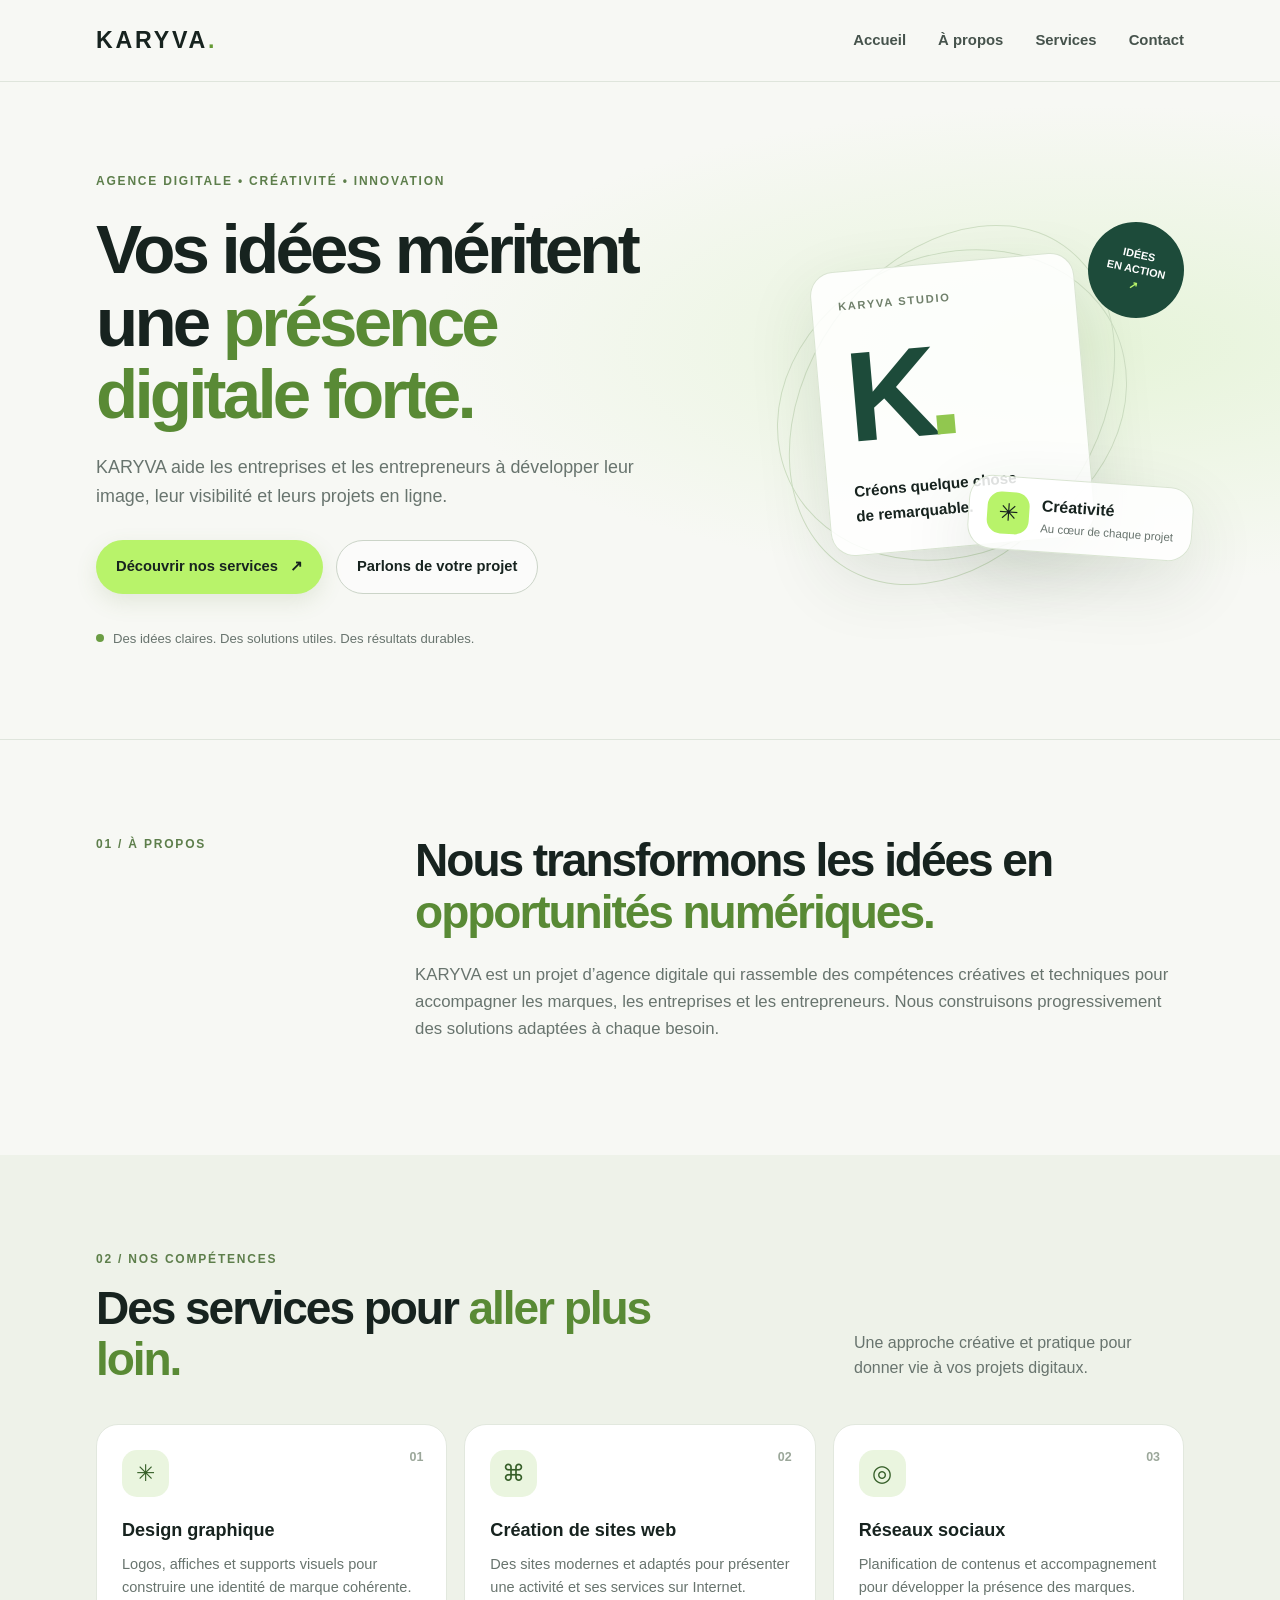
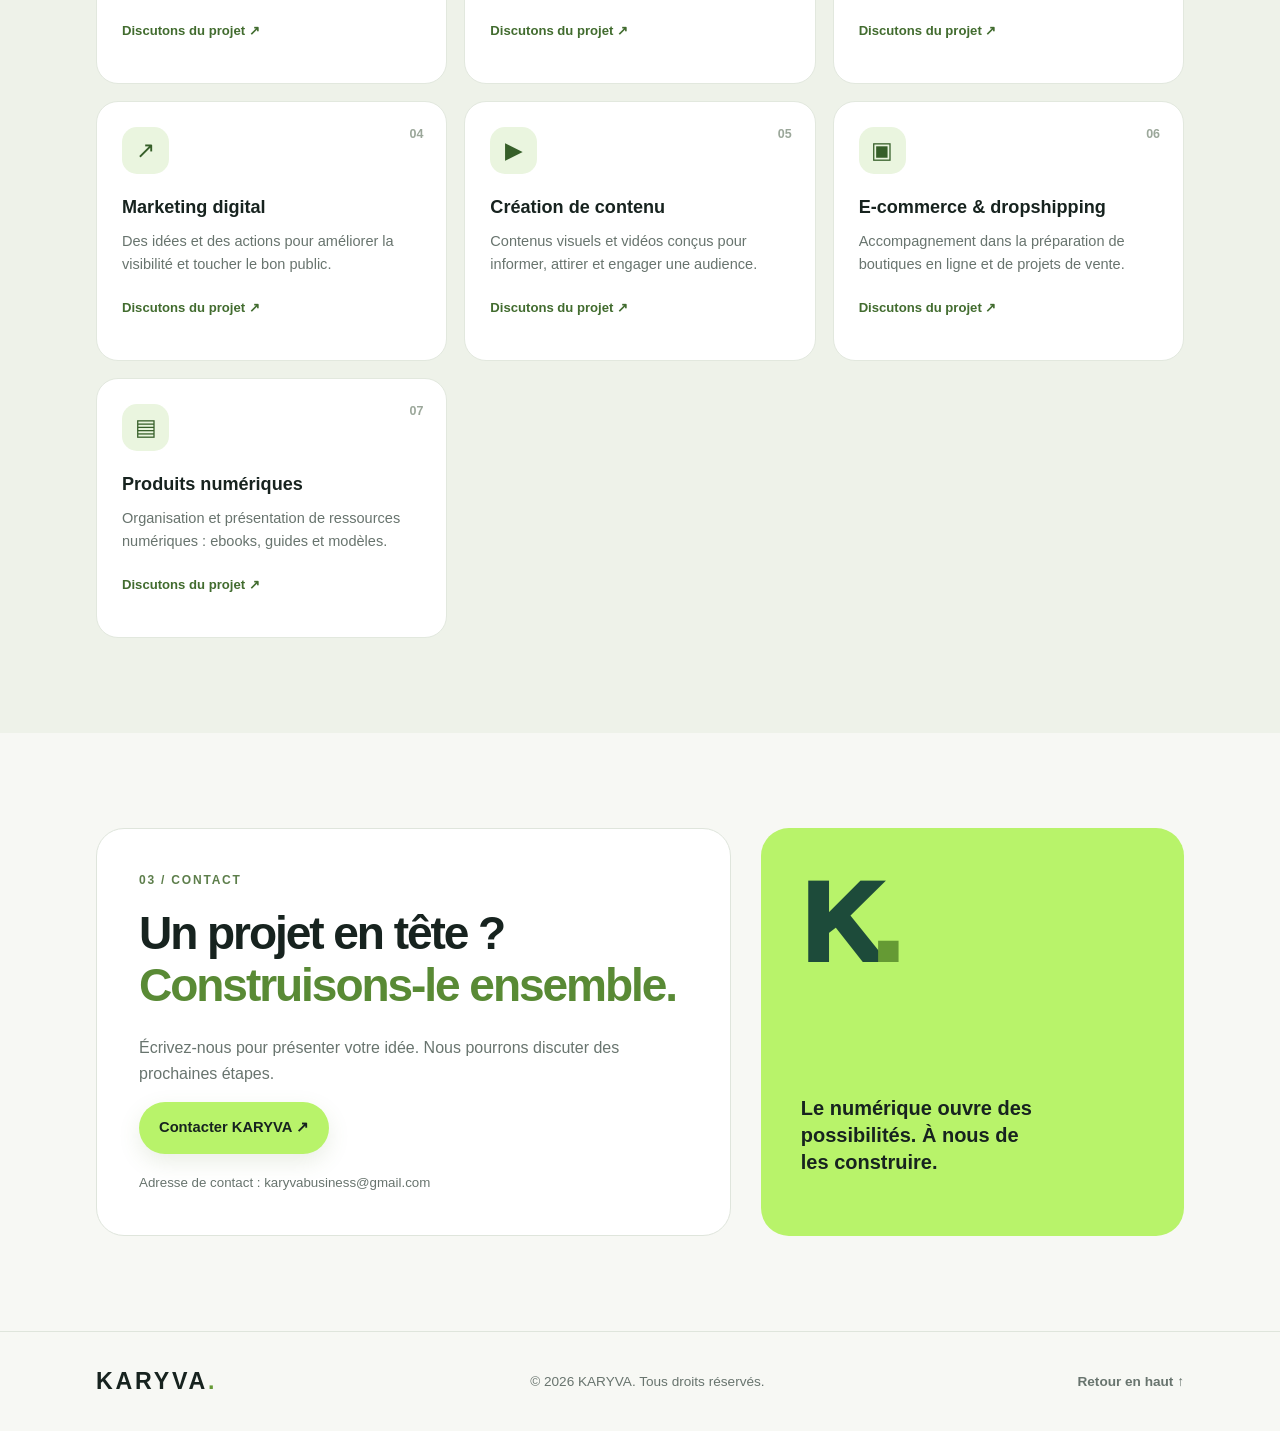
==== index.html @ 63dbf9be "Add files via upload" ====
<!DOCTYPE html>
<html lang="fr">
<head>
  <meta charset="UTF-8">
  <meta name="viewport" content="width=device-width, initial-scale=1.0">
  <meta name="description" content="KARYVA accompagne les entreprises et entrepreneurs dans leur développement digital.">
  <title>KARYVA | Agence digitale</title>
  <link rel="stylesheet" href="style.css">
  <script src="script.js" defer></script>
</head>
<body>
  <header class="site-header">
    <a class="logo" href="#accueil" aria-label="KARYVA, accueil">KARYVA<span>.</span></a>
    <button class="menu-toggle" aria-label="Ouvrir le menu" aria-expanded="false">☰</button>
    <nav class="navigation" aria-label="Navigation principale">
      <a href="#accueil">Accueil</a>
      <a href="#apropos">À propos</a>
      <a href="#services">Services</a>
      <a href="#contact">Contact</a>
    </nav>
  </header>

  <main>
    <section class="hero" id="accueil">
      <div class="hero-content">
        <p class="eyebrow">AGENCE DIGITALE • CRÉATIVITÉ • INNOVATION</p>
        <h1>Vos idées méritent une <span>présence digitale forte.</span></h1>
        <p class="hero-text">KARYVA aide les entreprises et les entrepreneurs à développer leur image, leur visibilité et leurs projets en ligne.</p>
        <div class="hero-actions">
          <a class="button button-primary" href="#services">Découvrir nos services <span aria-hidden="true">↗</span></a>
          <a class="button button-ghost" href="#contact">Parlons de votre projet</a>
        </div>
        <div class="hero-note"><span class="status-dot"></span> Des idées claires. Des solutions utiles. Des résultats durables.</div>
      </div>
      <div class="hero-art" aria-label="Illustration décorative abstraite">
        <div class="orbit orbit-one"></div><div class="orbit orbit-two"></div>
        <div class="art-card art-card-main"><span class="art-label">KARYVA STUDIO</span><div class="art-symbol">K<span>.</span></div><p>Créons quelque chose de remarquable.</p></div>
        <div class="art-card art-card-small"><span class="mini-icon">✳</span><div><strong>Créativité</strong><small>Au cœur de chaque projet</small></div></div>
        <div class="art-badge">IDÉES<br>EN ACTION<span>↗</span></div>
      </div>
    </section>

    <section class="intro section" id="apropos">
      <div class="section-kicker">01 / À PROPOS</div>
      <div class="intro-copy">
        <h2>Nous transformons les idées en <span>opportunités numériques.</span></h2>
        <p>KARYVA est un projet d’agence digitale qui rassemble des compétences créatives et techniques pour accompagner les marques, les entreprises et les entrepreneurs. Nous construisons progressivement des solutions adaptées à chaque besoin.</p>
      </div>
    </section>

    <section class="services section" id="services">
      <div class="section-heading">
        <div><div class="section-kicker">02 / NOS COMPÉTENCES</div><h2>Des services pour <span>aller plus loin.</span></h2></div>
        <p>Une approche créative et pratique pour donner vie à vos projets digitaux.</p>
      </div>
      <div class="service-grid">
        <article class="service-card"><div class="service-number">01</div><div class="service-icon">✳</div><h3>Design graphique</h3><p>Logos, affiches et supports visuels pour construire une identité de marque cohérente.</p><a href="#contact" aria-label="Demander un service de design graphique">Discutons du projet ↗</a></article>
        <article class="service-card"><div class="service-number">02</div><div class="service-icon">⌘</div><h3>Création de sites web</h3><p>Des sites modernes et adaptés pour présenter une activité et ses services sur Internet.</p><a href="#contact" aria-label="Demander un site web">Discutons du projet ↗</a></article>
        <article class="service-card"><div class="service-number">03</div><div class="service-icon">◎</div><h3>Réseaux sociaux</h3><p>Planification de contenus et accompagnement pour développer la présence des marques.</p><a href="#contact" aria-label="Demander la gestion des réseaux sociaux">Discutons du projet ↗</a></article>
        <article class="service-card"><div class="service-number">04</div><div class="service-icon">↗</div><h3>Marketing digital</h3><p>Des idées et des actions pour améliorer la visibilité et toucher le bon public.</p><a href="#contact" aria-label="Demander un service de marketing digital">Discutons du projet ↗</a></article>
        <article class="service-card"><div class="service-number">05</div><div class="service-icon">▶</div><h3>Création de contenu</h3><p>Contenus visuels et vidéos conçus pour informer, attirer et engager une audience.</p><a href="#contact" aria-label="Demander un service de création de contenu">Discutons du projet ↗</a></article>
        <article class="service-card"><div class="service-number">06</div><div class="service-icon">▣</div><h3>E-commerce & dropshipping</h3><p>Accompagnement dans la préparation de boutiques en ligne et de projets de vente.</p><a href="#contact" aria-label="Demander un accompagnement e-commerce">Discutons du projet ↗</a></article>
        <article class="service-card"><div class="service-number">07</div><div class="service-icon">▤</div><h3>Produits numériques</h3><p>Organisation et présentation de ressources numériques : ebooks, guides et modèles.</p><a href="#contact" aria-label="Demander un service de produits numériques">Discutons du projet ↗</a></article>
      </div>
    </section>

    <section class="contact section" id="contact">
      <div class="contact-panel">
        <div class="section-kicker">03 / CONTACT</div>
        <h2>Un projet en tête ?<br><span>Construisons-le ensemble.</span></h2>
        <p>Écrivez-nous pour présenter votre idée. Nous pourrons discuter des prochaines étapes.</p>
        <a class="button button-primary" href="mailto:karyvabusiness@gmail.com">Contacter KARYVA ↗</a>
        <small>Adresse de contact : karyvabusiness@gmail.com</small>
      </div>
      <div class="contact-side"><span class="contact-mark">K<span>.</span></span><p>Le numérique ouvre des possibilités. À nous de les construire.</p></div>
    </section>
  </main>

  <footer class="site-footer">
    <a class="logo" href="#accueil">KARYVA<span>.</span></a>
    <p>© <span id="year">2026</span> KARYVA. Tous droits réservés.</p>
    <a href="#accueil" class="back-top">Retour en haut ↑</a>
  </footer>
</body>
</html>
---- style.css ----
:root {
  --ink: #17231f;
  --muted: #68746e;
  --paper: #f7f8f4;
  --white: #ffffff;
  --green: #b8f36a;
  --green-dark: #1d4b3a;
  --line: #dfe5dc;
  --radius: 22px;
}
* { box-sizing: border-box; }
html { scroll-behavior: smooth; }
body { margin: 0; font-family: Inter, "Segoe UI", Arial, sans-serif; color: var(--ink); background: var(--paper); line-height: 1.6; }
a { color: inherit; text-decoration: none; }
.site-header { display: flex; align-items: center; justify-content: space-between; gap: 24px; padding: 22px 7.5%; background: rgba(247,248,244,.94); border-bottom: 1px solid var(--line); position: sticky; top: 0; z-index: 10; backdrop-filter: blur(12px); }
.logo { font-size: 1.45rem; font-weight: 900; letter-spacing: .12em; }
.logo span, .contact-mark span { color: #659a34; }
.navigation { display: flex; gap: 32px; align-items: center; }
.navigation a { font-size: .93rem; font-weight: 650; color: #46534c; transition: color .2s; }
.navigation a:hover, .navigation a:focus { color: #659a34; }
.menu-toggle { display: none; border: 1px solid var(--line); background: var(--white); border-radius: 10px; padding: 8px 12px; font-size: 1.25rem; }
.hero { min-height: 610px; display: grid; grid-template-columns: 1.12fr .88fr; align-items: center; gap: 35px; padding: 78px 7.5% 90px; background: radial-gradient(ellipse at 85% 40%, #e6f4d9 0, transparent 43%), var(--paper); overflow: hidden; }
.hero-content { max-width: 700px; }
.eyebrow, .section-kicker { font-size: .75rem; font-weight: 800; letter-spacing: .15em; color: #5d7e4b; }
.hero h1 { font-size: clamp(2.8rem, 5.4vw, 5.3rem); line-height: 1.05; letter-spacing: -.055em; margin: 22px 0; max-width: 760px; }
.hero h1 span, .intro h2 span, .section-heading h2 span, .contact h2 span { color: #598a35; }
.hero-text { color: var(--muted); font-size: 1.12rem; max-width: 590px; }
.hero-actions { display: flex; flex-wrap: wrap; gap: 13px; margin-top: 30px; }
.button { display: inline-flex; align-items: center; justify-content: center; gap: 12px; padding: 14px 20px; border-radius: 999px; font-weight: 750; font-size: .92rem; transition: transform .2s, box-shadow .2s; }
.button:hover { transform: translateY(-2px); }
.button-primary { background: var(--green); color: #17231f; box-shadow: 0 8px 22px rgba(91,126,53,.13); }
.button-ghost { border: 1px solid #cbd4c8; background: rgba(255,255,255,.55); }
.hero-note { display: flex; align-items: center; gap: 9px; margin-top: 34px; color: var(--muted); font-size: .82rem; }
.status-dot { width: 8px; height: 8px; border-radius: 50%; background: #6b9d43; }
.hero-art { position: relative; min-height: 390px; display: grid; place-items: center; }
.orbit { position: absolute; border: 1px solid #cfdfc4; border-radius: 50%; transform: rotate(-25deg); }
.orbit-one { width: 360px; height: 300px; }
.orbit-two { width: 290px; height: 390px; transform: rotate(35deg); }
.art-card { position: absolute; background: rgba(255,255,255,.86); border: 1px solid rgba(213,225,206,.9); box-shadow: 0 25px 70px rgba(39,65,43,.12); border-radius: 24px; }
.art-card-main { width: 265px; min-height: 285px; padding: 26px; display: flex; flex-direction: column; justify-content: space-between; transform: rotate(-5deg); }
.art-label { color: #70806b; font-size: .7rem; font-weight: 800; letter-spacing: .15em; }
.art-symbol { font-size: 8rem; font-weight: 900; line-height: 1; letter-spacing: -.1em; color: var(--green-dark); }
.art-symbol span { color: #91c74f; }
.art-card-main p { font-size: .95rem; font-weight: 750; max-width: 170px; margin: 0; }
.art-card-small { right: -2%; bottom: 45px; display: flex; align-items: center; gap: 12px; padding: 14px 18px; transform: rotate(4deg); }
.mini-icon { display: grid; place-items: center; width: 42px; height: 42px; border-radius: 14px; background: var(--green); font-size: 1.5rem; }
.art-card-small strong, .art-card-small small { display: block; }
.art-card-small small { color: var(--muted); font-size: .72rem; }
.art-badge { position: absolute; top: 12px; right: 0; background: var(--green-dark); color: white; border-radius: 50%; width: 96px; height: 96px; display: grid; place-content: center; text-align: center; font-size: .68rem; font-weight: 850; line-height: 1.4; transform: rotate(12deg); }
.art-badge span { color: var(--green); }
.section { padding: 95px 7.5%; }
.intro { display: grid; grid-template-columns: .35fr 1fr; gap: 50px; border-top: 1px solid var(--line); }
.intro-copy { max-width: 820px; }
.intro h2, .section-heading h2, .contact h2 { font-size: clamp(2rem, 3.6vw, 3.5rem); line-height: 1.12; letter-spacing: -.045em; margin: 0 0 24px; }
.intro p:not(.section-kicker) { color: var(--muted); max-width: 760px; font-size: 1.05rem; }
.services { background: #eef2e9; }
.section-heading { display: flex; align-items: end; justify-content: space-between; gap: 35px; margin-bottom: 38px; }
.section-heading h2 { margin: 14px 0 0; max-width: 630px; }
.section-heading > p { color: var(--muted); max-width: 330px; margin: 0 0 5px; }
.service-grid { display: grid; grid-template-columns: repeat(3, minmax(0, 1fr)); gap: 17px; }
.service-card { background: var(--white); padding: 25px; min-height: 260px; border: 1px solid #e2e8de; border-radius: var(--radius); position: relative; transition: transform .2s, box-shadow .2s; }
.service-card:hover { transform: translateY(-5px); box-shadow: 0 18px 35px rgba(32,58,36,.08); }
.service-number { position: absolute; right: 23px; top: 23px; color: #9ba79a; font-size: .78rem; font-weight: 800; }
.service-icon { width: 47px; height: 47px; display: grid; place-items: center; border-radius: 15px; background: #eaf5df; color: #365f29; font-size: 1.45rem; }
.service-card h3 { font-size: 1.13rem; margin: 19px 0 8px; }
.service-card p { color: var(--muted); font-size: .91rem; margin: 0 0 18px; }
.service-card a { color: #426c2f; font-weight: 800; font-size: .82rem; }
.contact { display: grid; grid-template-columns: 1.2fr .8fr; gap: 30px; align-items: stretch; }
.contact-panel { padding: 42px; background: var(--white); border: 1px solid var(--line); border-radius: 28px; }
.contact h2 { margin-top: 18px; }
.contact-panel p { color: var(--muted); max-width: 530px; }
.contact-panel small { display: block; color: var(--muted); margin-top: 18px; overflow-wrap: anywhere; }
.contact-side { background: var(--green); border-radius: 28px; padding: 40px; display: flex; flex-direction: column; justify-content: space-between; min-height: 300px; }
.contact-mark { font-size: 7rem; line-height: 1; letter-spacing: -.1em; font-weight: 950; color: var(--green-dark); }
.contact-side p { max-width: 250px; font-size: 1.25rem; line-height: 1.35; font-weight: 800; }
.site-footer { display: flex; align-items: center; justify-content: space-between; gap: 20px; padding: 25px 7.5%; border-top: 1px solid var(--line); }
.site-footer p, .back-top { color: var(--muted); font-size: .85rem; }
.back-top { font-weight: 750; }
@media (max-width: 900px) {
  .hero { grid-template-columns: 1fr; padding-top: 65px; }
  .hero-art { min-height: 360px; }
  .service-grid { grid-template-columns: repeat(2, minmax(0, 1fr)); }
  .intro { grid-template-columns: 1fr; gap: 18px; }
  .section-heading { align-items: start; flex-direction: column; }
  .contact { grid-template-columns: 1fr; }
}
@media (max-width: 620px) {
  .site-header { padding: 16px 5%; }
  .menu-toggle { display: block; }
  .navigation { display: none; position: absolute; top: 100%; left: 0; right: 0; padding: 18px 5%; background: var(--paper); border-bottom: 1px solid var(--line); flex-direction: column; align-items: stretch; gap: 0; }
  .navigation.open { display: flex; }
  .navigation a { padding: 12px 0; }
  .hero { padding: 55px 5% 65px; }
  .hero h1 { font-size: clamp(2.5rem, 12vw, 4rem); }
  .hero-art { min-height: 320px; transform: scale(.88); margin: -5px -20px; }
  .art-card-small { right: -4%; bottom: 30px; }
  .art-badge { right: -1%; }
  .section { padding: 65px 5%; }
  .service-grid { grid-template-columns: 1fr; }
  .service-card { min-height: 0; }
  .contact-panel, .contact-side { padding: 28px; }
  .site-footer { padding: 22px 5%; flex-wrap: wrap; }
  .site-footer p { order: 3; width: 100%; margin: 0; }
}
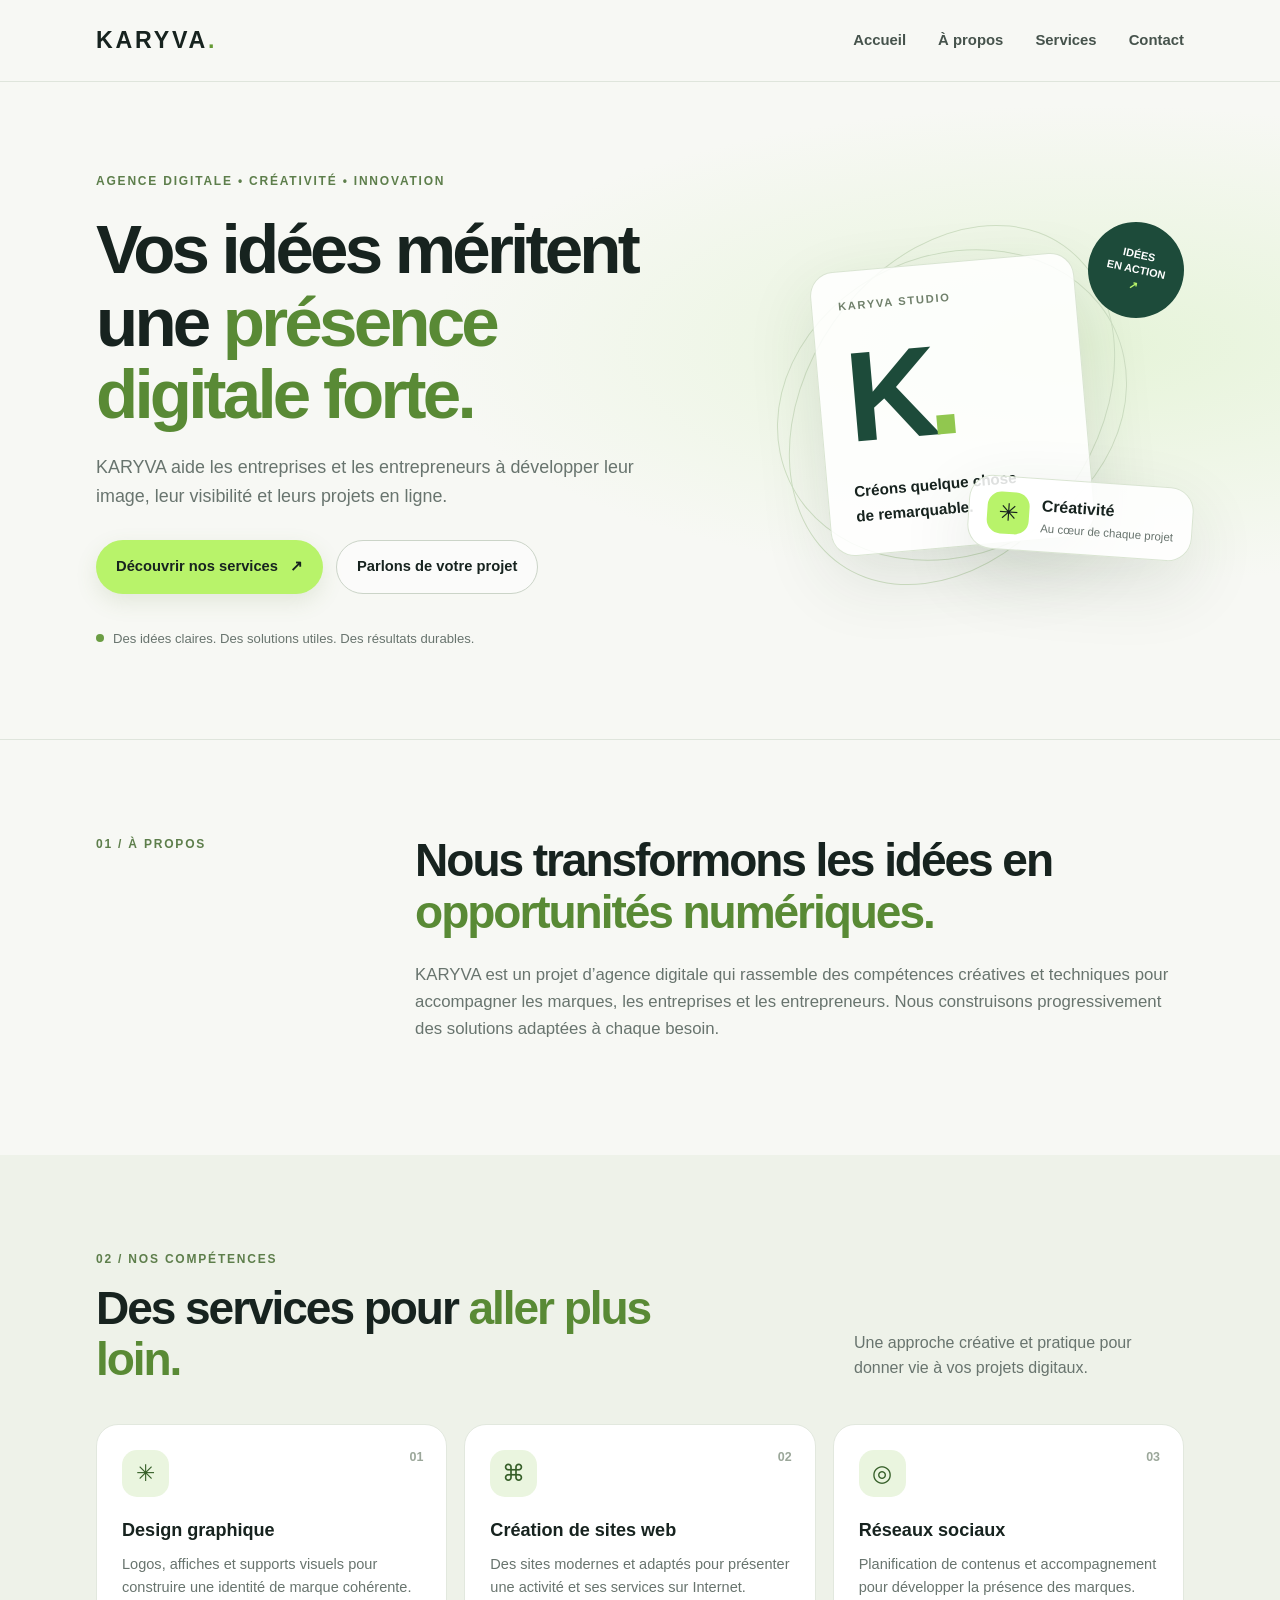
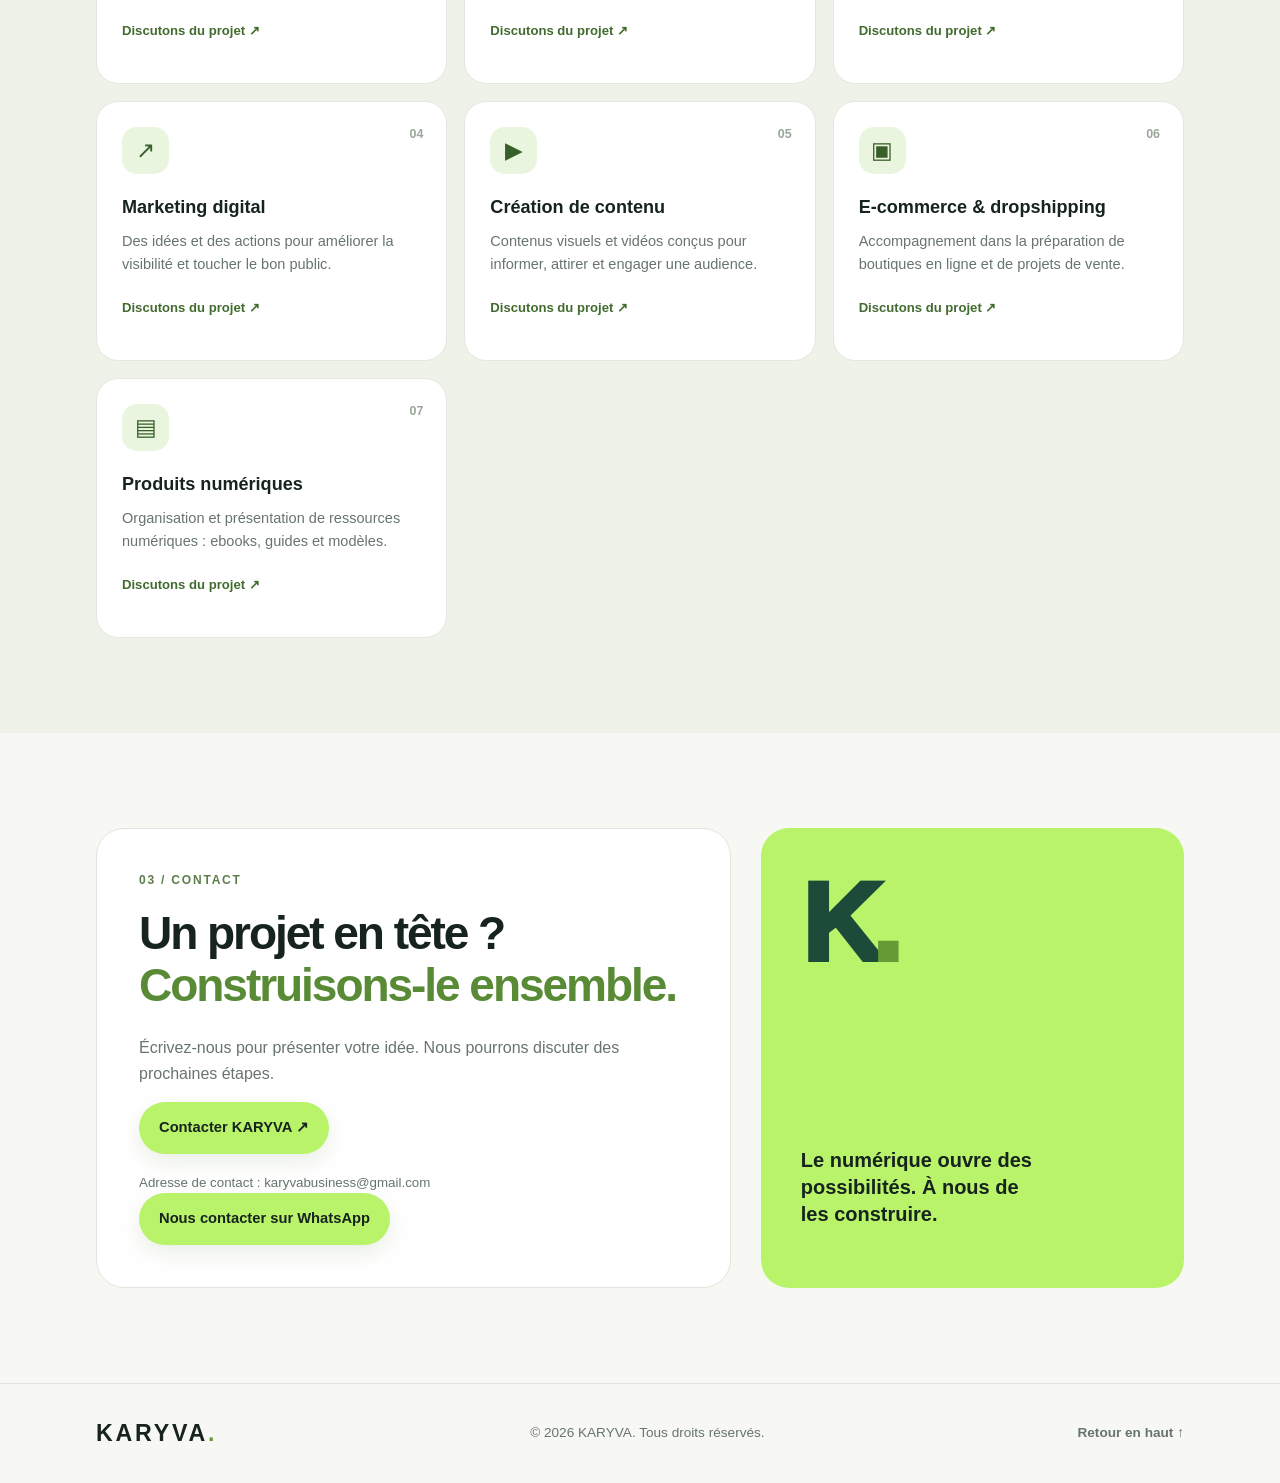
==== commit 9fc7ab13: "Add WhatsApp contact link to index.html" ====
--- a/index.html
+++ b/index.html
@@ -71,6 +71,7 @@
         <p>Écrivez-nous pour présenter votre idée. Nous pourrons discuter des prochaines étapes.</p>
         <a class="button button-primary" href="mailto:karyvabusiness@gmail.com">Contacter KARYVA ↗</a>
         <small>Adresse de contact : karyvabusiness@gmail.com</small>
+        <a class="button button-primary" href="https://wa.me/243860543509 target="_blank" rel="noopener noreferrer">Nous contacter sur WhatsApp</a>
       </div>
       <div class="contact-side"><span class="contact-mark">K<span>.</span></span><p>Le numérique ouvre des possibilités. À nous de les construire.</p></div>
     </section>
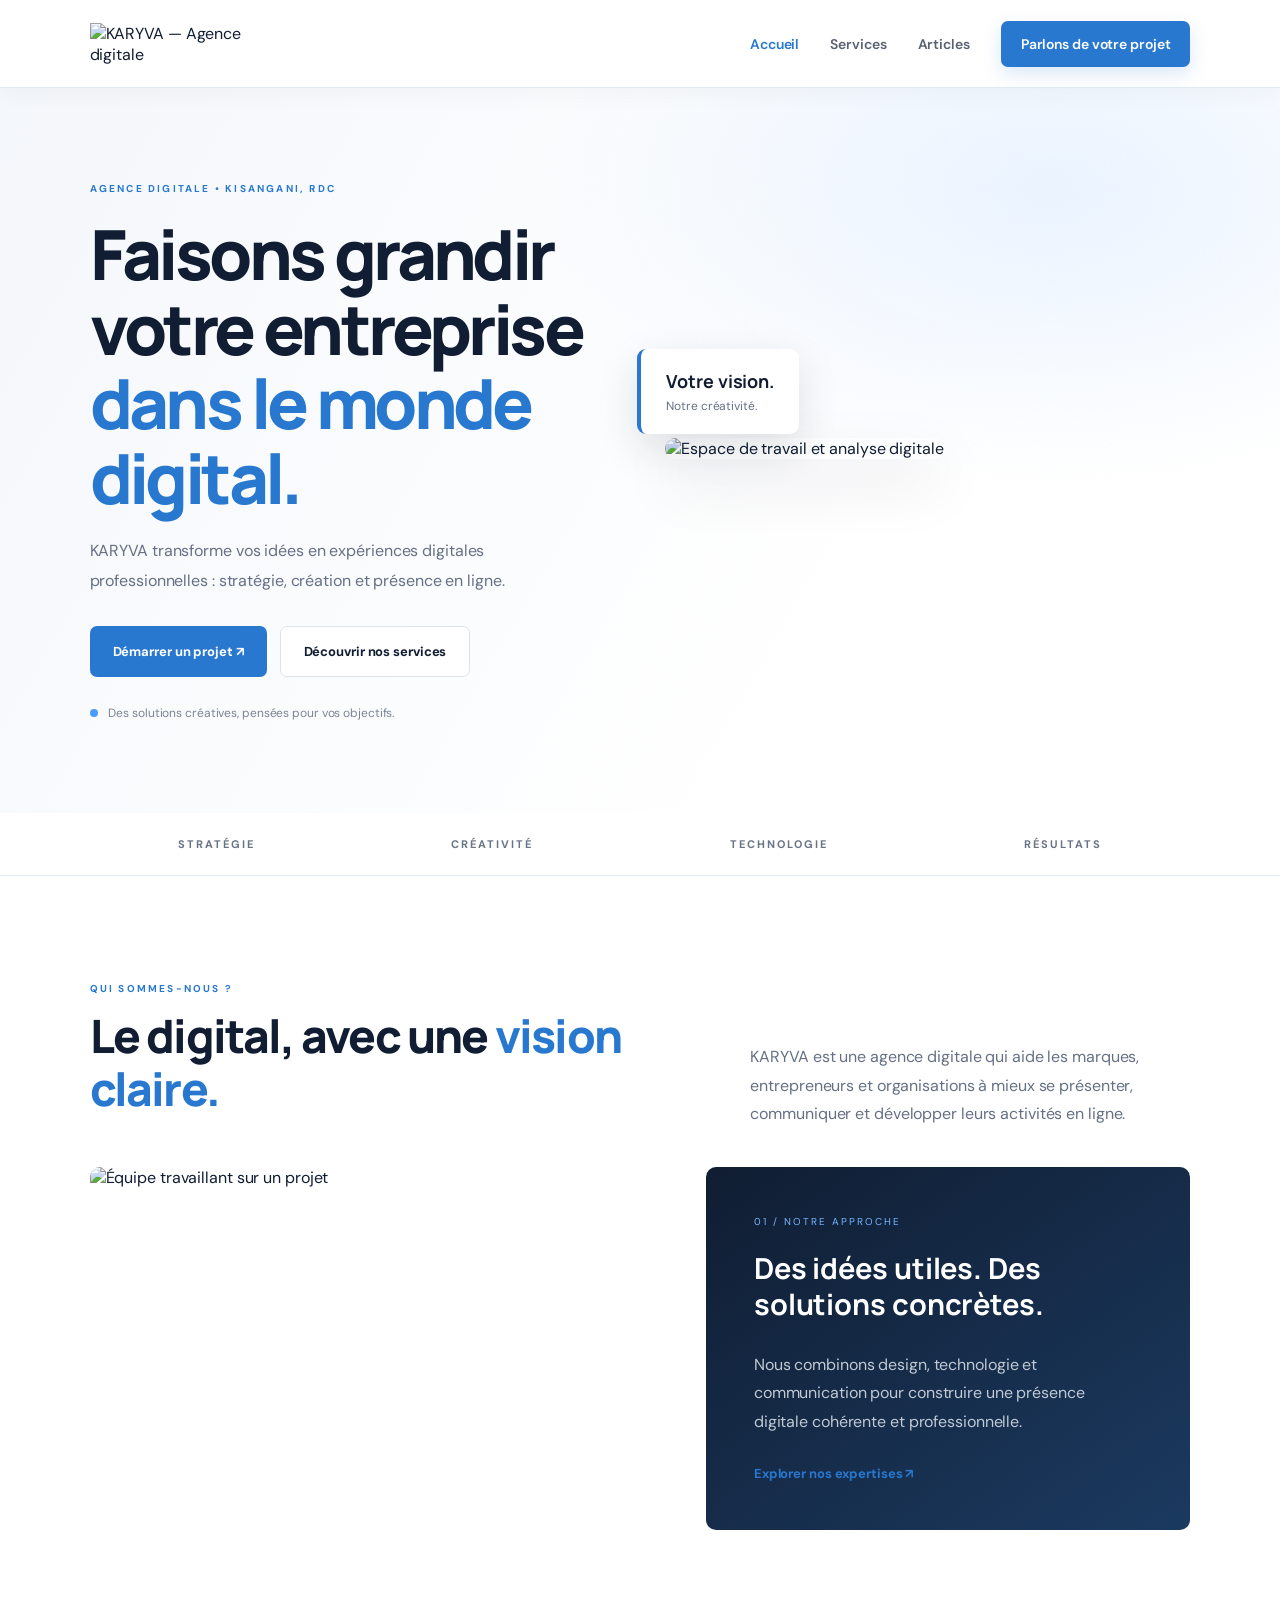
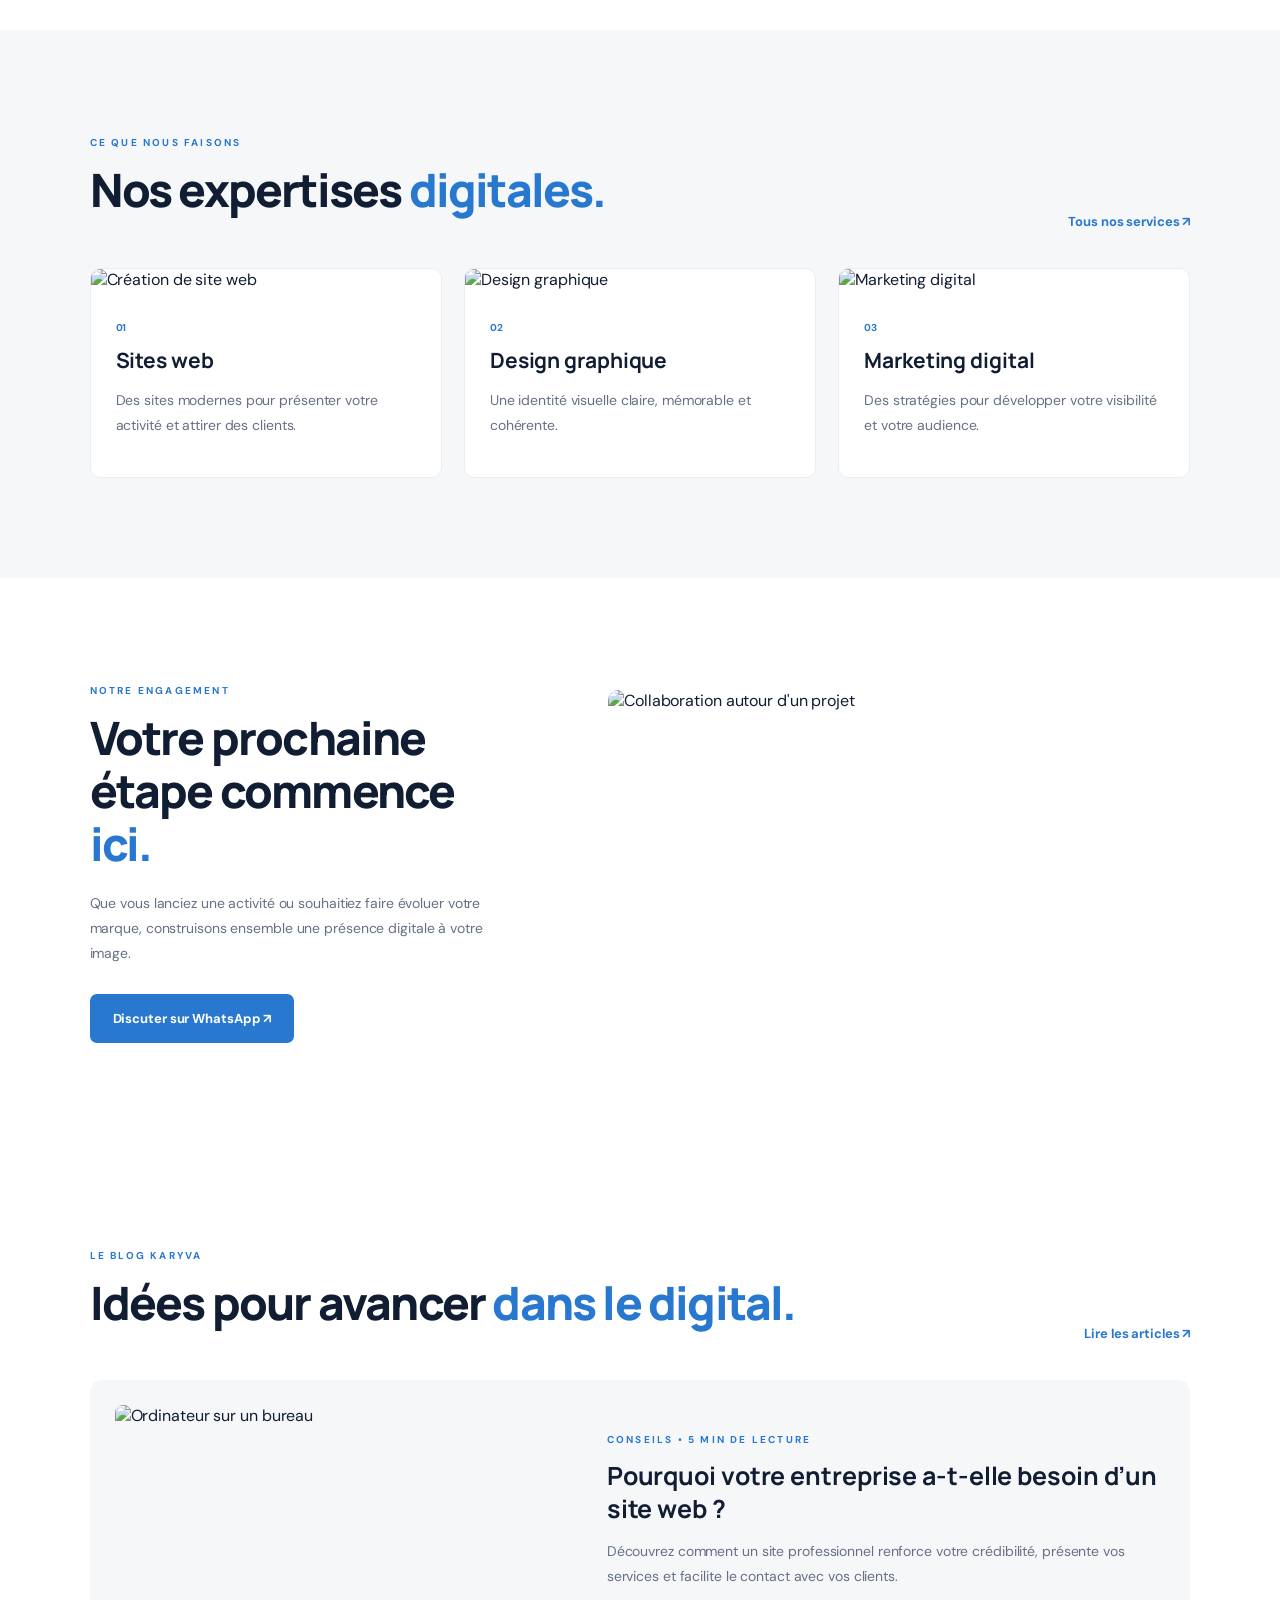
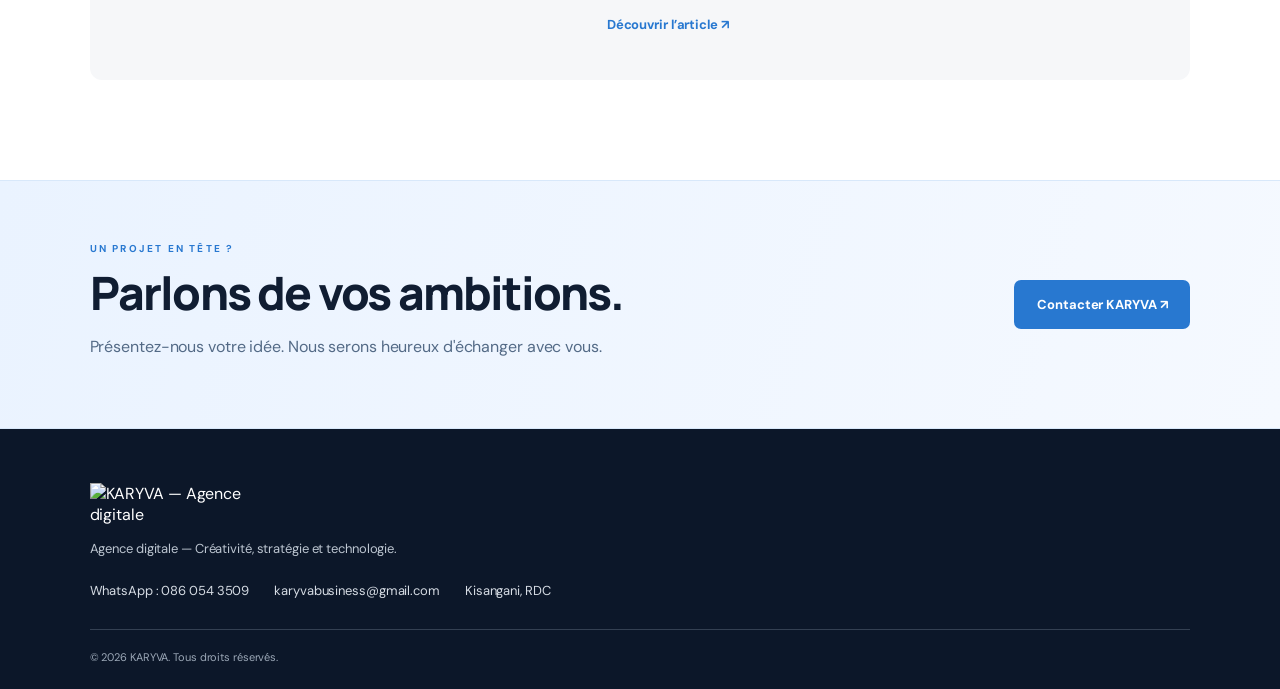
==== commit 4efcd8c4: "Add files via upload" ====
--- a/index.html
+++ b/index.html
@@ -1,86 +1,35 @@
 <!DOCTYPE html>
 <html lang="fr">
 <head>
-  <meta charset="UTF-8">
-  <meta name="viewport" content="width=device-width, initial-scale=1.0">
-  <meta name="description" content="KARYVA accompagne les entreprises et entrepreneurs dans leur développement digital.">
-  <title>KARYVA | Agence digitale</title>
-  <link rel="stylesheet" href="style.css">
-  <script src="script.js" defer></script>
+  <meta charset="UTF-8"><meta name="viewport" content="width=device-width, initial-scale=1.0">
+  <meta name="description" content="KARYVA accompagne les entreprises avec des solutions digitales : sites web, design, marketing et e-commerce.">
+  <meta property="og:title" content="KARYVA — Agence digitale"><meta property="og:description" content="Créativité, stratégie et technologie pour développer votre présence digitale."><meta property="og:image" content="assets/karyva-logo.svg"><title>KARYVA — Agence digitale</title><link rel="icon" type="image/svg+xml" href="assets/favicon.svg"><meta name="theme-color" content="#101d32"><link rel="stylesheet" href="style.css">
 </head>
 <body>
-  <header class="site-header">
-    <a class="logo" href="#accueil" aria-label="KARYVA, accueil">KARYVA<span>.</span></a>
-    <button class="menu-toggle" aria-label="Ouvrir le menu" aria-expanded="false">☰</button>
-    <nav class="navigation" aria-label="Navigation principale">
-      <a href="#accueil">Accueil</a>
-      <a href="#apropos">À propos</a>
-      <a href="#services">Services</a>
-      <a href="#contact">Contact</a>
-    </nav>
-  </header>
-
-  <main>
-    <section class="hero" id="accueil">
-      <div class="hero-content">
-        <p class="eyebrow">AGENCE DIGITALE • CRÉATIVITÉ • INNOVATION</p>
-        <h1>Vos idées méritent une <span>présence digitale forte.</span></h1>
-        <p class="hero-text">KARYVA aide les entreprises et les entrepreneurs à développer leur image, leur visibilité et leurs projets en ligne.</p>
-        <div class="hero-actions">
-          <a class="button button-primary" href="#services">Découvrir nos services <span aria-hidden="true">↗</span></a>
-          <a class="button button-ghost" href="#contact">Parlons de votre projet</a>
-        </div>
-        <div class="hero-note"><span class="status-dot"></span> Des idées claires. Des solutions utiles. Des résultats durables.</div>
-      </div>
-      <div class="hero-art" aria-label="Illustration décorative abstraite">
-        <div class="orbit orbit-one"></div><div class="orbit orbit-two"></div>
-        <div class="art-card art-card-main"><span class="art-label">KARYVA STUDIO</span><div class="art-symbol">K<span>.</span></div><p>Créons quelque chose de remarquable.</p></div>
-        <div class="art-card art-card-small"><span class="mini-icon">✳</span><div><strong>Créativité</strong><small>Au cœur de chaque projet</small></div></div>
-        <div class="art-badge">IDÉES<br>EN ACTION<span>↗</span></div>
-      </div>
-    </section>
-
-    <section class="intro section" id="apropos">
-      <div class="section-kicker">01 / À PROPOS</div>
-      <div class="intro-copy">
-        <h2>Nous transformons les idées en <span>opportunités numériques.</span></h2>
-        <p>KARYVA est un projet d’agence digitale qui rassemble des compétences créatives et techniques pour accompagner les marques, les entreprises et les entrepreneurs. Nous construisons progressivement des solutions adaptées à chaque besoin.</p>
-      </div>
-    </section>
-
-    <section class="services section" id="services">
-      <div class="section-heading">
-        <div><div class="section-kicker">02 / NOS COMPÉTENCES</div><h2>Des services pour <span>aller plus loin.</span></h2></div>
-        <p>Une approche créative et pratique pour donner vie à vos projets digitaux.</p>
-      </div>
-      <div class="service-grid">
-        <article class="service-card"><div class="service-number">01</div><div class="service-icon">✳</div><h3>Design graphique</h3><p>Logos, affiches et supports visuels pour construire une identité de marque cohérente.</p><a href="#contact" aria-label="Demander un service de design graphique">Discutons du projet ↗</a></article>
-        <article class="service-card"><div class="service-number">02</div><div class="service-icon">⌘</div><h3>Création de sites web</h3><p>Des sites modernes et adaptés pour présenter une activité et ses services sur Internet.</p><a href="#contact" aria-label="Demander un site web">Discutons du projet ↗</a></article>
-        <article class="service-card"><div class="service-number">03</div><div class="service-icon">◎</div><h3>Réseaux sociaux</h3><p>Planification de contenus et accompagnement pour développer la présence des marques.</p><a href="#contact" aria-label="Demander la gestion des réseaux sociaux">Discutons du projet ↗</a></article>
-        <article class="service-card"><div class="service-number">04</div><div class="service-icon">↗</div><h3>Marketing digital</h3><p>Des idées et des actions pour améliorer la visibilité et toucher le bon public.</p><a href="#contact" aria-label="Demander un service de marketing digital">Discutons du projet ↗</a></article>
-        <article class="service-card"><div class="service-number">05</div><div class="service-icon">▶</div><h3>Création de contenu</h3><p>Contenus visuels et vidéos conçus pour informer, attirer et engager une audience.</p><a href="#contact" aria-label="Demander un service de création de contenu">Discutons du projet ↗</a></article>
-        <article class="service-card"><div class="service-number">06</div><div class="service-icon">▣</div><h3>E-commerce & dropshipping</h3><p>Accompagnement dans la préparation de boutiques en ligne et de projets de vente.</p><a href="#contact" aria-label="Demander un accompagnement e-commerce">Discutons du projet ↗</a></article>
-        <article class="service-card"><div class="service-number">07</div><div class="service-icon">▤</div><h3>Produits numériques</h3><p>Organisation et présentation de ressources numériques : ebooks, guides et modèles.</p><a href="#contact" aria-label="Demander un service de produits numériques">Discutons du projet ↗</a></article>
-      </div>
-    </section>
-
-    <section class="contact section" id="contact">
-      <div class="contact-panel">
-        <div class="section-kicker">03 / CONTACT</div>
-        <h2>Un projet en tête ?<br><span>Construisons-le ensemble.</span></h2>
-        <p>Écrivez-nous pour présenter votre idée. Nous pourrons discuter des prochaines étapes.</p>
-        <a class="button button-primary" href="mailto:karyvabusiness@gmail.com">Contacter KARYVA ↗</a>
-        <small>Adresse de contact : karyvabusiness@gmail.com</small>
-        <a class="button button-primary" href="https://wa.me/243860543509 target="_blank" rel="noopener noreferrer">Nous contacter sur WhatsApp</a>
-      </div>
-      <div class="contact-side"><span class="contact-mark">K<span>.</span></span><p>Le numérique ouvre des possibilités. À nous de les construire.</p></div>
-    </section>
-  </main>
-
-  <footer class="site-footer">
-    <a class="logo" href="#accueil">KARYVA<span>.</span></a>
-    <p>© <span id="year">2026</span> KARYVA. Tous droits réservés.</p>
-    <a href="#accueil" class="back-top">Retour en haut ↑</a>
-  </footer>
-</body>
-</html>
+<header class="header"><a class="brand" href="index.html"><img class="brand-logo" src="assets/karyva-logo.svg" alt="KARYVA — Agence digitale"></a>
+<button class="menu-toggle" aria-label="Ouvrir le menu" aria-expanded="false">☰</button>
+<nav class="nav"><a class="active" href="index.html">Accueil</a><a href="services.html">Services</a><a href="articles.html">Articles</a><a class="nav-cta" href="#contact">Parlons de votre projet</a></nav></header>
+<main>
+<section class="hero">
+ <div class="hero-copy"><span class="eyebrow">AGENCE DIGITALE • KISANGANI, RDC</span><h1>Faisons grandir votre entreprise <em>dans le monde digital.</em></h1>
+ <p>KARYVA transforme vos idées en expériences digitales professionnelles : stratégie, création et présence en ligne.</p>
+ <div class="hero-actions"><a class="btn btn-primary" href="https://wa.me/243860543509" target="_blank" rel="noopener">Démarrer un projet ↗</a><a class="btn btn-light" href="services.html">Découvrir nos services</a></div>
+ <div class="hero-note"><span class="dot"></span> Des solutions créatives, pensées pour vos objectifs.</div></div>
+ <div class="hero-visual"><img src="https://images.unsplash.com/photo-1460925895917-afdab827c52f?auto=format&fit=crop&w=1100&q=85" alt="Espace de travail et analyse digitale"><div class="floating-card"><strong>Votre vision.</strong><span>Notre créativité.</span></div></div>
+</section>
+<section class="trust-row"><span>STRATÉGIE</span><span>CRÉATIVITÉ</span><span>TECHNOLOGIE</span><span>RÉSULTATS</span></section>
+<section class="section" id="about"><div class="section-heading"><div><span class="eyebrow">QUI SOMMES-NOUS ?</span><h2>Le digital, avec une <em>vision claire.</em></h2></div><p>KARYVA est une agence digitale qui aide les marques, entrepreneurs et organisations à mieux se présenter, communiquer et développer leurs activités en ligne.</p></div>
+ <div class="about-grid"><img class="about-img" src="https://images.unsplash.com/photo-1521737711867-e3b97375f902?auto=format&fit=crop&w=1000&q=85" alt="Équipe travaillant sur un projet"><div class="about-panel"><span class="number">01 / NOTRE APPROCHE</span><h3>Des idées utiles. Des solutions concrètes.</h3><p>Nous combinons design, technologie et communication pour construire une présence digitale cohérente et professionnelle.</p><a class="text-link" href="services.html">Explorer nos expertises ↗</a></div></div>
+</section>
+<section class="section services-preview"><div class="section-heading"><div><span class="eyebrow">CE QUE NOUS FAISONS</span><h2>Nos expertises <em>digitales.</em></h2></div><a class="text-link" href="services.html">Tous nos services ↗</a></div>
+<div class="service-grid">
+ <article class="service-card"><img src="https://images.unsplash.com/photo-1467232004584-a241de8bcf5d?auto=format&fit=crop&w=700&q=80" alt="Création de site web"><div><span>01</span><h3>Sites web</h3><p>Des sites modernes pour présenter votre activité et attirer des clients.</p></div></article>
+ <article class="service-card"><img src="https://images.unsplash.com/photo-1545235617-9465d2a55698?auto=format&fit=crop&w=700&q=80" alt="Design graphique"><div><span>02</span><h3>Design graphique</h3><p>Une identité visuelle claire, mémorable et cohérente.</p></div></article>
+ <article class="service-card"><img src="https://images.unsplash.com/photo-1557838923-2985c318be48?auto=format&fit=crop&w=700&q=80" alt="Marketing digital"><div><span>03</span><h3>Marketing digital</h3><p>Des stratégies pour développer votre visibilité et votre audience.</p></div></article>
+</div></section>
+<section class="showcase section"><div class="showcase-text"><span class="eyebrow">NOTRE ENGAGEMENT</span><h2>Votre prochaine étape commence <em>ici.</em></h2><p>Que vous lanciez une activité ou souhaitiez faire évoluer votre marque, construisons ensemble une présence digitale à votre image.</p><a class="btn btn-primary" href="https://wa.me/243860543509" target="_blank" rel="noopener">Discuter sur WhatsApp ↗</a></div><img src="https://images.unsplash.com/photo-1553877522-43269d4ea984?auto=format&fit=crop&w=1100&q=85" alt="Collaboration autour d'un projet"></section>
+<section class="section articles-preview"><div class="section-heading"><div><span class="eyebrow">LE BLOG KARYVA</span><h2>Idées pour avancer <em>dans le digital.</em></h2></div><a class="text-link" href="articles.html">Lire les articles ↗</a></div><div class="article-mini"><img src="https://images.unsplash.com/photo-1498050108023-c5249f4df085?auto=format&fit=crop&w=800&q=80" alt="Ordinateur sur un bureau"><div><span class="eyebrow">CONSEILS • 5 MIN DE LECTURE</span><h3>Pourquoi votre entreprise a-t-elle besoin d’un site web ?</h3><p>Découvrez comment un site professionnel renforce votre crédibilité, présente vos services et facilite le contact avec vos clients.</p><a class="text-link" href="articles.html">Découvrir l’article ↗</a></div></div></section>
+<section class="contact-band" id="contact"><div><span class="eyebrow">UN PROJET EN TÊTE ?</span><h2>Parlons de vos ambitions.</h2><p>Présentez-nous votre idée. Nous serons heureux d'échanger avec vous.</p></div><a class="btn btn-primary" href="https://wa.me/243860543509" target="_blank" rel="noopener">Contacter KARYVA ↗</a></section>
+</main>
+<footer class="footer"><a class="brand" href="index.html"><img class="brand-logo" src="assets/karyva-logo.svg" alt="KARYVA — Agence digitale"></a><p>Agence digitale — Créativité, stratégie et technologie.</p><div class="footer-contact"><a href="https://wa.me/243860543509">WhatsApp : 086 054 3509</a><a href="mailto:karyvabusiness@gmail.com">karyvabusiness@gmail.com</a><span>Kisangani, RDC</span></div><small>© <span id="year"></span> KARYVA. Tous droits réservés.</small></footer>
+<script src="script.js"></script></body></html>
--- a/style.css
+++ b/style.css
@@ -1,104 +1,35 @@
-:root {
-  --ink: #17231f;
-  --muted: #68746e;
-  --paper: #f7f8f4;
-  --white: #ffffff;
-  --green: #b8f36a;
-  --green-dark: #1d4b3a;
-  --line: #dfe5dc;
-  --radius: 22px;
-}
-* { box-sizing: border-box; }
-html { scroll-behavior: smooth; }
-body { margin: 0; font-family: Inter, "Segoe UI", Arial, sans-serif; color: var(--ink); background: var(--paper); line-height: 1.6; }
-a { color: inherit; text-decoration: none; }
-.site-header { display: flex; align-items: center; justify-content: space-between; gap: 24px; padding: 22px 7.5%; background: rgba(247,248,244,.94); border-bottom: 1px solid var(--line); position: sticky; top: 0; z-index: 10; backdrop-filter: blur(12px); }
-.logo { font-size: 1.45rem; font-weight: 900; letter-spacing: .12em; }
-.logo span, .contact-mark span { color: #659a34; }
-.navigation { display: flex; gap: 32px; align-items: center; }
-.navigation a { font-size: .93rem; font-weight: 650; color: #46534c; transition: color .2s; }
-.navigation a:hover, .navigation a:focus { color: #659a34; }
-.menu-toggle { display: none; border: 1px solid var(--line); background: var(--white); border-radius: 10px; padding: 8px 12px; font-size: 1.25rem; }
-.hero { min-height: 610px; display: grid; grid-template-columns: 1.12fr .88fr; align-items: center; gap: 35px; padding: 78px 7.5% 90px; background: radial-gradient(ellipse at 85% 40%, #e6f4d9 0, transparent 43%), var(--paper); overflow: hidden; }
-.hero-content { max-width: 700px; }
-.eyebrow, .section-kicker { font-size: .75rem; font-weight: 800; letter-spacing: .15em; color: #5d7e4b; }
-.hero h1 { font-size: clamp(2.8rem, 5.4vw, 5.3rem); line-height: 1.05; letter-spacing: -.055em; margin: 22px 0; max-width: 760px; }
-.hero h1 span, .intro h2 span, .section-heading h2 span, .contact h2 span { color: #598a35; }
-.hero-text { color: var(--muted); font-size: 1.12rem; max-width: 590px; }
-.hero-actions { display: flex; flex-wrap: wrap; gap: 13px; margin-top: 30px; }
-.button { display: inline-flex; align-items: center; justify-content: center; gap: 12px; padding: 14px 20px; border-radius: 999px; font-weight: 750; font-size: .92rem; transition: transform .2s, box-shadow .2s; }
-.button:hover { transform: translateY(-2px); }
-.button-primary { background: var(--green); color: #17231f; box-shadow: 0 8px 22px rgba(91,126,53,.13); }
-.button-ghost { border: 1px solid #cbd4c8; background: rgba(255,255,255,.55); }
-.hero-note { display: flex; align-items: center; gap: 9px; margin-top: 34px; color: var(--muted); font-size: .82rem; }
-.status-dot { width: 8px; height: 8px; border-radius: 50%; background: #6b9d43; }
-.hero-art { position: relative; min-height: 390px; display: grid; place-items: center; }
-.orbit { position: absolute; border: 1px solid #cfdfc4; border-radius: 50%; transform: rotate(-25deg); }
-.orbit-one { width: 360px; height: 300px; }
-.orbit-two { width: 290px; height: 390px; transform: rotate(35deg); }
-.art-card { position: absolute; background: rgba(255,255,255,.86); border: 1px solid rgba(213,225,206,.9); box-shadow: 0 25px 70px rgba(39,65,43,.12); border-radius: 24px; }
-.art-card-main { width: 265px; min-height: 285px; padding: 26px; display: flex; flex-direction: column; justify-content: space-between; transform: rotate(-5deg); }
-.art-label { color: #70806b; font-size: .7rem; font-weight: 800; letter-spacing: .15em; }
-.art-symbol { font-size: 8rem; font-weight: 900; line-height: 1; letter-spacing: -.1em; color: var(--green-dark); }
-.art-symbol span { color: #91c74f; }
-.art-card-main p { font-size: .95rem; font-weight: 750; max-width: 170px; margin: 0; }
-.art-card-small { right: -2%; bottom: 45px; display: flex; align-items: center; gap: 12px; padding: 14px 18px; transform: rotate(4deg); }
-.mini-icon { display: grid; place-items: center; width: 42px; height: 42px; border-radius: 14px; background: var(--green); font-size: 1.5rem; }
-.art-card-small strong, .art-card-small small { display: block; }
-.art-card-small small { color: var(--muted); font-size: .72rem; }
-.art-badge { position: absolute; top: 12px; right: 0; background: var(--green-dark); color: white; border-radius: 50%; width: 96px; height: 96px; display: grid; place-content: center; text-align: center; font-size: .68rem; font-weight: 850; line-height: 1.4; transform: rotate(12deg); }
-.art-badge span { color: var(--green); }
-.section { padding: 95px 7.5%; }
-.intro { display: grid; grid-template-columns: .35fr 1fr; gap: 50px; border-top: 1px solid var(--line); }
-.intro-copy { max-width: 820px; }
-.intro h2, .section-heading h2, .contact h2 { font-size: clamp(2rem, 3.6vw, 3.5rem); line-height: 1.12; letter-spacing: -.045em; margin: 0 0 24px; }
-.intro p:not(.section-kicker) { color: var(--muted); max-width: 760px; font-size: 1.05rem; }
-.services { background: #eef2e9; }
-.section-heading { display: flex; align-items: end; justify-content: space-between; gap: 35px; margin-bottom: 38px; }
-.section-heading h2 { margin: 14px 0 0; max-width: 630px; }
-.section-heading > p { color: var(--muted); max-width: 330px; margin: 0 0 5px; }
-.service-grid { display: grid; grid-template-columns: repeat(3, minmax(0, 1fr)); gap: 17px; }
-.service-card { background: var(--white); padding: 25px; min-height: 260px; border: 1px solid #e2e8de; border-radius: var(--radius); position: relative; transition: transform .2s, box-shadow .2s; }
-.service-card:hover { transform: translateY(-5px); box-shadow: 0 18px 35px rgba(32,58,36,.08); }
-.service-number { position: absolute; right: 23px; top: 23px; color: #9ba79a; font-size: .78rem; font-weight: 800; }
-.service-icon { width: 47px; height: 47px; display: grid; place-items: center; border-radius: 15px; background: #eaf5df; color: #365f29; font-size: 1.45rem; }
-.service-card h3 { font-size: 1.13rem; margin: 19px 0 8px; }
-.service-card p { color: var(--muted); font-size: .91rem; margin: 0 0 18px; }
-.service-card a { color: #426c2f; font-weight: 800; font-size: .82rem; }
-.contact { display: grid; grid-template-columns: 1.2fr .8fr; gap: 30px; align-items: stretch; }
-.contact-panel { padding: 42px; background: var(--white); border: 1px solid var(--line); border-radius: 28px; }
-.contact h2 { margin-top: 18px; }
-.contact-panel p { color: var(--muted); max-width: 530px; }
-.contact-panel small { display: block; color: var(--muted); margin-top: 18px; overflow-wrap: anywhere; }
-.contact-side { background: var(--green); border-radius: 28px; padding: 40px; display: flex; flex-direction: column; justify-content: space-between; min-height: 300px; }
-.contact-mark { font-size: 7rem; line-height: 1; letter-spacing: -.1em; font-weight: 950; color: var(--green-dark); }
-.contact-side p { max-width: 250px; font-size: 1.25rem; line-height: 1.35; font-weight: 800; }
-.site-footer { display: flex; align-items: center; justify-content: space-between; gap: 20px; padding: 25px 7.5%; border-top: 1px solid var(--line); }
-.site-footer p, .back-top { color: var(--muted); font-size: .85rem; }
-.back-top { font-weight: 750; }
-@media (max-width: 900px) {
-  .hero { grid-template-columns: 1fr; padding-top: 65px; }
-  .hero-art { min-height: 360px; }
-  .service-grid { grid-template-columns: repeat(2, minmax(0, 1fr)); }
-  .intro { grid-template-columns: 1fr; gap: 18px; }
-  .section-heading { align-items: start; flex-direction: column; }
-  .contact { grid-template-columns: 1fr; }
-}
-@media (max-width: 620px) {
-  .site-header { padding: 16px 5%; }
-  .menu-toggle { display: block; }
-  .navigation { display: none; position: absolute; top: 100%; left: 0; right: 0; padding: 18px 5%; background: var(--paper); border-bottom: 1px solid var(--line); flex-direction: column; align-items: stretch; gap: 0; }
-  .navigation.open { display: flex; }
-  .navigation a { padding: 12px 0; }
-  .hero { padding: 55px 5% 65px; }
-  .hero h1 { font-size: clamp(2.5rem, 12vw, 4rem); }
-  .hero-art { min-height: 320px; transform: scale(.88); margin: -5px -20px; }
-  .art-card-small { right: -4%; bottom: 30px; }
-  .art-badge { right: -1%; }
-  .section { padding: 65px 5%; }
-  .service-grid { grid-template-columns: 1fr; }
-  .service-card { min-height: 0; }
-  .contact-panel, .contact-side { padding: 28px; }
-  .site-footer { padding: 22px 5%; flex-wrap: wrap; }
-  .site-footer p { order: 3; width: 100%; margin: 0; }
-}
+@import url('https://fonts.googleapis.com/css2?family=DM+Sans:wght@400;500;600;700&family=Manrope:wght@400;500;600;700;800&display=swap');
+:root{--ink:#111827;--muted:#667085;--paper:#f7f8fa;--green:#9BC8FF;--dark:#101b2b;--line:#e7eaf0}*{box-sizing:border-box}html{scroll-behavior:smooth}body{margin:0;font-family:'DM Sans',sans-serif;color:var(--ink);background:#fff}a{color:inherit;text-decoration:none}.header{height:82px;padding:0 7%;display:flex;align-items:center;justify-content:space-between;border-bottom:1px solid var(--line);background:#fff;position:sticky;top:0;z-index:20}.brand{display:flex;align-items:center}.brand-logo{display:block;width:190px;height:auto}.footer-logo{filter:brightness(0) invert(1);background:#fff;border-radius:5px;padding:5px}.nav{display:flex;align-items:center;gap:34px;font-size:14px;font-weight:600}.nav a:not(.nav-cta){color:#596273}.nav a.active,.nav a:hover{color:#111827}.nav-cta{padding:13px 19px;background:var(--dark);color:white;border-radius:5px}.menu-toggle{display:none;border:0;background:none;font-size:25px}.eyebrow{font-size:10px;font-weight:700;letter-spacing:2px;color:#416A98}.hero{padding:75px 7% 82px;display:grid;grid-template-columns:1fr 1.03fr;align-items:center;gap:6%;background:linear-gradient(120deg,#F3F7FC,#fff 65%)}.hero h1,.page-hero h1{font:800 clamp(42px,5.4vw,70px)/1.08 Manrope,sans-serif;letter-spacing:-3px;margin:20px 0}.hero h1 em,.section h2 em,.page-hero h1 em,.blog-intro h2 em{font-style:normal;color:#2878D0}.hero-copy>p,.page-hero p{font-size:17px;line-height:1.8;color:var(--muted);max-width:520px}.hero-actions{display:flex;gap:13px;margin-top:30px;flex-wrap:wrap}.btn{display:inline-flex;align-items:center;justify-content:center;padding:15px 22px;border-radius:5px;font-size:13px;font-weight:700}.btn-primary{background:var(--dark);color:#fff}.btn-primary:hover{background:#263d59}.btn-light{border:1px solid #d8dde4;background:#fff}.hero-note{margin-top:28px;color:#7b8492;font-size:12px}.dot{display:inline-block;width:8px;height:8px;border-radius:50%;background:#4D9BFF;margin-right:8px}.hero-visual{position:relative}.hero-visual>img{width:100%;height:440px;object-fit:cover;border-radius:7px}.floating-card{position:absolute;bottom:25px;left:-28px;background:#fff;padding:18px 24px;box-shadow:0 12px 35px #14203320;display:flex;flex-direction:column;gap:5px}.floating-card strong{font:700 18px Manrope}.floating-card span{font-size:12px;color:var(--muted)}.trust-row{padding:24px 7%;display:flex;justify-content:space-around;gap:20px;border-bottom:1px solid var(--line);color:#89919d;font-size:11px;letter-spacing:2px;font-weight:700}.section{padding:92px 7%}.section-heading{display:flex;align-items:end;justify-content:space-between;gap:30px;margin-bottom:38px}.section h2,.contact-band h2{font:800 clamp(30px,4vw,46px)/1.15 Manrope,sans-serif;letter-spacing:-1.5px;margin:13px 0}.section-heading>p{max-width:440px;color:var(--muted);line-height:1.8;margin:0}.about-grid{display:grid;grid-template-columns:1.1fr .9fr;gap:24px}.about-img{width:100%;height:340px;object-fit:cover;border-radius:6px}.about-panel{background:var(--dark);color:white;padding:42px;display:flex;flex-direction:column;justify-content:center}.number{font-size:10px;letter-spacing:2px;color:var(--green)}.about-panel h3{font:700 27px/1.25 Manrope;margin:22px 0 12px}.about-panel p{color:#c0c9d4;line-height:1.8}.text-link{font-size:13px;font-weight:700;display:inline-block;margin-top:12px}.text-link:hover{text-decoration:underline}.services-preview{background:var(--paper)}.service-grid{display:grid;grid-template-columns:repeat(3,1fr);gap:20px}.service-card{background:#fff;border:1px solid var(--line)}.service-card img{width:100%;height:190px;object-fit:cover}.service-card>div{padding:23px}.service-card span{font-size:10px;color:#6598D2;font-weight:700}.service-card h3{font:700 21px Manrope;margin:10px 0}.service-card p,.showcase p,.article-mini p{color:var(--muted);font-size:14px;line-height:1.8}.showcase{display:grid;grid-template-columns:.85fr 1.15fr;gap:7%;align-items:center}.showcase img{width:100%;height:340px;object-fit:cover;border-radius:6px}.showcase-text p{margin:20px 0 27px;line-height:1.8}.article-mini{display:grid;grid-template-columns:.9fr 1.1fr;gap:35px;align-items:center;background:var(--paper);padding:22px}.article-mini img{width:100%;height:250px;object-fit:cover}.article-mini h3{font:700 25px/1.3 Manrope;margin:12px 0}.contact-band{padding:55px 7%;background:#EAF3FF;display:flex;align-items:center;justify-content:space-between;gap:25px}.contact-band h2{margin:10px 0}.contact-band p{color:#536A86}.footer{background:var(--dark);color:#fff;padding:48px 7% 25px}.footer>p{color:#bdc6d1;font-size:13px}.footer-contact{display:flex;gap:25px;flex-wrap:wrap;margin:25px 0;color:#d6dce4;font-size:13px}.footer small{display:block;border-top:1px solid #344052;padding-top:20px;color:#9ca8b7;font-size:11px}.page-hero{padding:85px 7% 75px;background:var(--paper)}.page-hero h1{max-width:800px}.page-hero p{max-width:650px}.service-list{padding-top:35px}.service-row{display:grid;grid-template-columns:1fr 1fr;gap:7%;align-items:center;padding:45px 0;border-bottom:1px solid var(--line)}.service-row img{width:100%;height:300px;object-fit:cover;border-radius:5px}.service-row h2{font:800 31px Manrope;margin:12px 0}.service-row p{color:var(--muted);line-height:1.8}.service-row.reverse img{order:2}.blog-list{padding-top:50px}.blog-intro{margin-bottom:30px}.blog-intro h2{font:800 clamp(30px,4vw,44px) Manrope;margin:12px 0 30px}.blog-card{display:grid;grid-template-columns:.9fr 1.1fr;gap:0;border:1px solid var(--line);margin:0 0 28px;background:#fff}.blog-card>img{width:100%;height:100%;min-height:390px;object-fit:cover}.blog-content{padding:35px}.blog-content h2{font:800 28px/1.25 Manrope;margin:12px 0}.blog-content h3{font:700 18px Manrope;margin:24px 0 5px}.blog-content p{color:var(--muted);line-height:1.85}.blog-aside{background:var(--paper);padding:30px;position:sticky;top:110px}.blog-aside h2{font:700 25px Manrope}.aside-box{margin-top:30px;padding:20px;background:white}.aside-box p{font-size:13px}
+@media(max-width:800px){.header{height:70px;padding:0 5%}.brand-logo{width:155px}.menu-toggle{display:block}.nav{display:none;position:absolute;top:70px;left:0;right:0;background:#fff;padding:22px 6%;flex-direction:column;align-items:stretch;gap:20px;border-bottom:1px solid var(--line)}.nav.open{display:flex}.nav-cta{text-align:center}.hero{grid-template-columns:1fr;padding:55px 6%;gap:35px}.hero h1{font-size:47px}.hero-visual>img{height:300px}.floating-card{left:12px}.trust-row{padding:22px 5%;flex-wrap:wrap;font-size:9px}.section{padding:65px 6%}.section-heading{display:block}.section-heading>p{margin-top:15px}.about-grid,.showcase,.article-mini,.service-row{grid-template-columns:1fr}.about-img{height:250px}.service-grid{grid-template-columns:1fr}.service-card img{height:220px}.showcase img{height:250px}.article-mini{padding:15px}.article-mini img{height:210px}.contact-band{padding:40px 6%;display:block}.contact-band .btn{margin-top:18px}.page-hero{padding:60px 6%}.page-hero h1{font-size:46px}.service-row{gap:22px;padding:30px 0}.service-row img{height:230px}.service-row.reverse img{order:0}.blog-card{grid-template-columns:1fr}.blog-card>img{height:220px;min-height:0}.blog-content{padding:22px}.blog-content h2{font-size:24px}.footer{padding:40px 6%}.footer-contact{flex-direction:column;gap:12px}}
+
+/* KARYVA V3.2 — identité premium, cohérente sur toutes les pages */
+:root{--ink:#101d32;--muted:#667085;--paper:#f6f7f9;--green:#2878D0;--dark:#101d32;--line:#e8ebf0;--accent:#2878D0}
+body{font-family:'DM Sans',Arial,sans-serif;color:var(--ink);letter-spacing:-.1px}
+.header{height:88px;padding-inline:7%;box-shadow:0 5px 24px rgba(16,29,50,.035);backdrop-filter:blur(14px)}
+.brand-logo{width:205px;max-height:60px}
+.nav{gap:31px}.nav a:not(.nav-cta){transition:color .2s}.nav a.active,.nav a:hover{color:var(--accent)}
+.nav-cta{background:var(--accent);border-radius:7px;padding:14px 20px;box-shadow:0 7px 18px #2878D02b;transition:transform .2s,background .2s}.nav-cta:hover{background:#1764C0;transform:translateY(-2px)}
+.eyebrow{color:#2878D0;letter-spacing:2.2px}
+.hero{padding-top:88px;padding-bottom:92px;background:radial-gradient(ellipse at 82% 14%,#EAF3FF 0,transparent 34%),linear-gradient(120deg,#f7f8fa,#fff 68%)}
+.hero h1,.page-hero h1{letter-spacing:-3.6px}.hero h1 em,.section h2 em,.page-hero h1 em,.blog-intro h2 em{color:var(--accent)}
+.hero-copy>p,.page-hero p{font-size:16px;line-height:1.9}.btn{border-radius:7px;padding:16px 23px;transition:transform .2s,box-shadow .2s,background .2s}.btn:hover{transform:translateY(-2px);box-shadow:0 10px 22px #101d3220}.btn-primary{background:var(--accent)}.btn-primary:hover{background:#1764C0}.btn-light{border-color:#dfe3e9}.hero-visual>img{height:465px;border-radius:12px;box-shadow:0 24px 60px #101d321c}.floating-card{border-radius:9px;border-left:4px solid var(--accent);padding:20px 25px;box-shadow:0 15px 40px #101d3220}
+.trust-row{background:#fff;color:#687386}.section{padding-top:100px;padding-bottom:100px}.section h2,.contact-band h2{letter-spacing:-1.8px}.about-img,.showcase img,.service-row img{border-radius:10px}.about-panel{border-radius:10px;background:linear-gradient(145deg,#101d32,#1b304d);padding:48px}.number{color:#75B5FF}.about-panel h3{font-size:29px}.text-link{color:#2878D0}.services-preview{background:#f6f7f9}.service-grid{gap:22px}.service-card{border:1px solid #e9edf2;border-radius:10px;overflow:hidden;transition:transform .25s,box-shadow .25s}.service-card:hover{transform:translateY(-6px);box-shadow:0 18px 38px #101d3212}.service-card img{height:205px}.service-card>div{padding:25px}.service-card span{color:var(--accent)}
+.showcase{gap:8%}.article-mini{border-radius:12px;overflow:hidden;background:#f6f7f9;padding:25px}.article-mini img{border-radius:8px}.contact-band{background:linear-gradient(105deg,#EAF3FF,#F4F8FF);border-top:1px solid #D8E8FA;border-bottom:1px solid #D8E8FA}.contact-band p{color:#667085}.footer{background:#0c1729;padding-top:54px}.footer .brand-logo{filter:none}.footer>p{margin-top:15px}.footer-contact a:hover{color:#75B5FF}.footer small{margin-top:30px}
+.page-hero{background:radial-gradient(ellipse at 82% 12%,#EAF3FF 0,transparent 35%),#f6f7f9;padding-top:95px;padding-bottom:85px}.page-hero h1{max-width:850px}.service-list{padding-top:55px}.service-row{padding:52px 0}.service-row img{box-shadow:0 14px 35px #101d3210}.service-row h2{letter-spacing:-1px}.blog-list{padding-top:65px}.blog-card{border:1px solid #e8ebf0;border-radius:11px;overflow:hidden;box-shadow:0 8px 28px #101d3208}.blog-card>img{min-height:420px}.blog-content{padding:40px}.blog-content h2{letter-spacing:-.8px}.blog-content h3{color:var(--ink)}
+.menu-toggle{color:var(--ink);cursor:pointer}.footer-logo{background:transparent;padding:0;border-radius:0}
+@media(max-width:800px){.header{height:74px}.brand-logo{width:165px}.nav{top:74px;box-shadow:0 15px 25px #101d3210}.hero{padding:58px 6% 65px}.hero h1{font-size:clamp(40px,10vw,49px);letter-spacing:-2.4px}.hero-visual>img{height:290px}.section{padding-top:68px;padding-bottom:68px}.about-panel{padding:30px}.page-hero{padding-top:62px;padding-bottom:58px}.page-hero h1{font-size:clamp(39px,10vw,48px);letter-spacing:-2.4px}.blog-content{padding:25px}.blog-card>img{min-height:0}.footer .brand-logo{width:165px}}
+@media(prefers-reduced-motion:reduce){html{scroll-behavior:auto}*,*::before,*::after{transition:none!important}}
+
+/* V3.3 — palette bleue officielle, alignée sur le logo KARYVA */
+:root{--ink:#101D32;--muted:#667085;--paper:#F4F7FB;--green:#75B5FF;--dark:#101D32;--line:#E2EAF3;--accent:#2878D0}
+.eyebrow,.text-link,.service-card span{color:#2878D0}
+.hero{background:radial-gradient(ellipse at 82% 14%,#EAF3FF 0,transparent 34%),linear-gradient(120deg,#F4F7FB,#fff 68%)}
+.contact-band{background:linear-gradient(105deg,#EAF3FF,#F5F9FF);border-color:#D8E8FA}
+.contact-band p{color:#536A86}
+.nav-cta,.btn-primary{background:#2878D0}
+.nav-cta:hover,.btn-primary:hover{background:#1764C0}
+.nav a.active,.nav a:hover{color:#2878D0}
+.floating-card{border-left-color:#2878D0}
+.about-panel{background:linear-gradient(145deg,#101D32,#1B3A60)}
+.number{color:#75B5FF}
+@media(prefers-reduced-motion:reduce){html{scroll-behavior:auto}}
